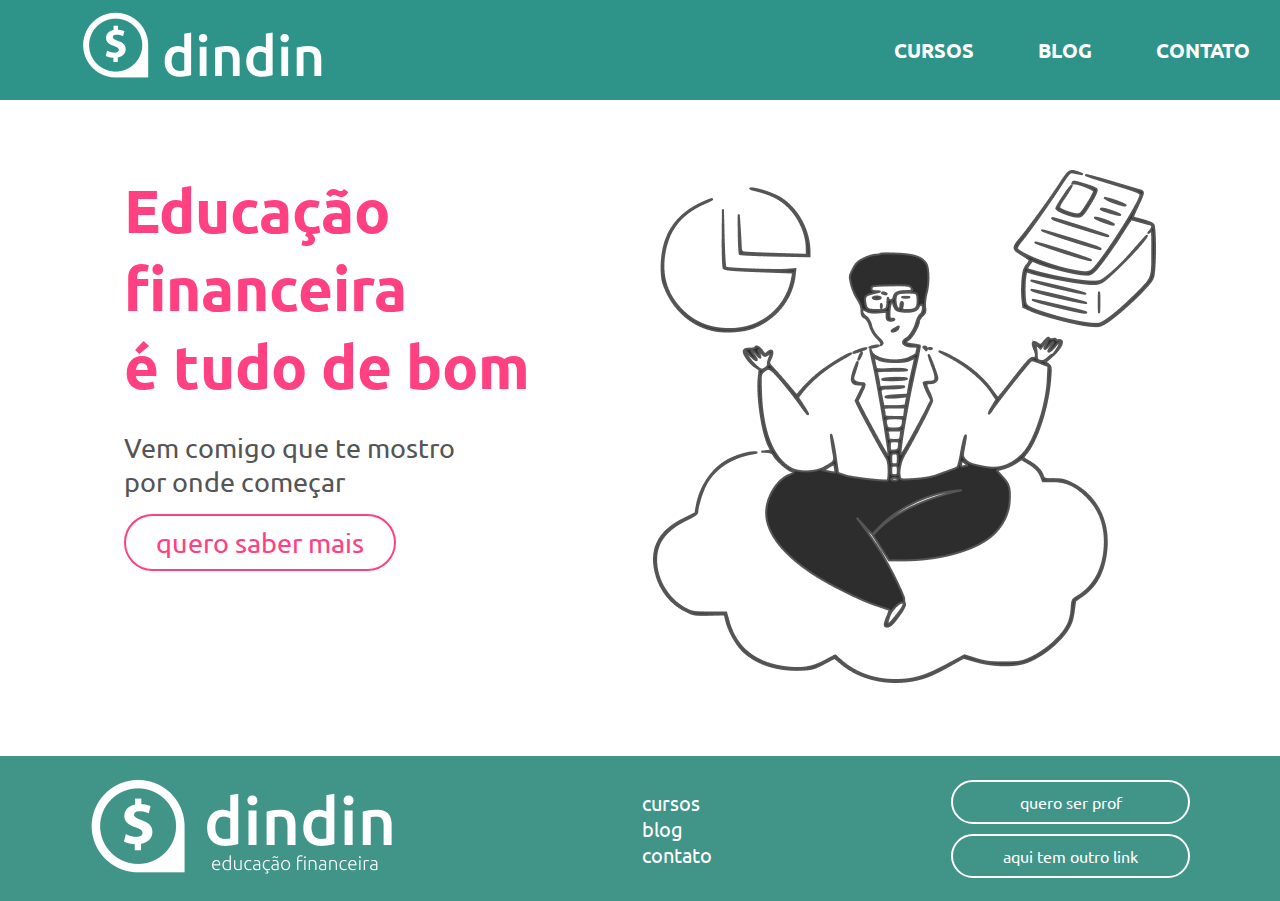
==== index.html @ ffd97a90 "Primeira section do início" ====
<!DOCTYPE html>
<html lang="pt-br">

<head>
    <meta charset="UTF-8">
    <meta http-equiv="X-UA-Compatible" content="IE=edge">
    <meta name="viewport" content="width=device-width, initial-scale=1.0">
    <link rel="stylesheet" href="./styles/global.css" class="css">
    <title>Dindin</title>
</head>

<body>
    <header>
        <div id="header-container">
            <div class="container-logo">

                <img class="logo" src="./imagens/logo-header.png" alt="Logo do site Dindin">
            </div>
            <nav>
                <ul class="menu">
                    <li class="menu-item">
                        <a class="menu-item-link" href="cursos.html" target="_blank">CURSOS</a>
                    </li>
                    <li class="menu-item">
                        <a class="menu-item-link" href="blog.html" target="_blank">BLOG</a>
                    </li>
                    <li class="menu-item">
                        <a class="menu-item-link" href="contato.html" target="_blank">CONTATO</a>
                    </li>
                </ul>
            </nav>
        </div>
    </header>

    <main id="home">
        <section id="primeira-section-inicio">
            <div>
                <h1 id="edfin">Educação <br>financeira <br> é tudo de bom</h1>
                <p id="p-section1">Vem comigo que te mostro <br> por onde começar</p>
                <a id="botao-primeira-section" href="cursos.html" target="_blank">quero saber mais</a>
            </div>
            <div>
                <img id="imagem1-inicio" src="./imagens/ilustra-banner.png" alt="Pessoa controlando as finanças">
            </div>
        </section>

    </main>










    <footer>
        <div id="footer-container">
            <div id="logo-rodape">
                <img src="./imagens/logo-footer.png" alt="Logo rodapé Dindin">
            </div>

            <div id="opcoes-rodape">
                <a class="menu-rodape" href="cursos.html" target="_blank">cursos</a>
                <a class="menu-rodape" href="blog.html" target="_blank">blog</a>
                <a class="menu-rodape" href="contato.html" target="_blank">contato</a>
            </div>
            <div id="rodape-link-botao">
                <a class="link-botao" href="contato.html" target="_blank">quero ser prof</a>
                <a class="link-botao" href="" target="_blank">aqui tem outro link</a>
            </div>
        </div>
    </footer>


</body>

</html>
---- styles/global.css ----
@import url('https://fonts.googleapis.com/css2?family=Ubuntu:wght@300;400;500;700&display=swap');

body {
    margin: 0;
}

* {
    font-family: "Ubuntu";
}

/* cabeçalho */
header {
    background-color: #2E948A;
}

#header-container {
    display: flex;
    align-items: center;
    justify-content: space-between;
    max-width: 1440px;
    margin: 0 auto;
    padding: 10px 0;

}


.container-logo {
    text-align: left;

}

.menu {
    margin: 0;
    padding: 0;

}


.logo {
    padding-left: 82px;
}

.menu-item {
    display: inline;
}

.menu-item-link {
    color: #fff;
    font-weight: bold;
    font-size: 20px;
    text-decoration: none;
    margin: 10px 30px;
    font-family: "Ubuntu";
    font-style: normal;
}


/* primeira section inicio */

#primeira-section-inicio {
    display: flex;
    max-width: 1440px;
    justify-content: space-evenly;
    padding: 70px 0;


}

#edfin {
    color:#FF4081;
    font-weight: bold;
    font-size: 60px;
    margin: 0;

}

#p-section1 {
    color: #555555;
    font-size: 27px;

}

#botao-primeira-section {
    text-decoration: none;
    color: #FF4081;
    font-size: 27px;
    border: 2px solid #FF4081;
    box-sizing: border-box;
    border-radius: 62px;
    text-align: center;
    padding: 10px 30px;

}





/* rodapé */
footer {
    background-color: #419488;
    display: block;

}

#footer-container {
    padding: 20px 90px;
    display: flex;
    justify-content: space-between;
    align-items: center;

}

#opcoes-rodape {
    display: flex;
    flex-direction: column;
    justify-content: center;

}

.menu-rodape {
    font-weight: normal;
    font-size: 20px;
    color: #fff;
    text-decoration: none;
}

#rodape-link-botao {
    display: flex;
    flex-direction: column;
    gap: 10px;

}

.link-botao {
    text-decoration: none;
    color: #fff;
    border: 2px solid #fff;
    box-sizing: border-box;
    border-radius: 62px;
    padding: 10px 50px;
    text-align: center;
}
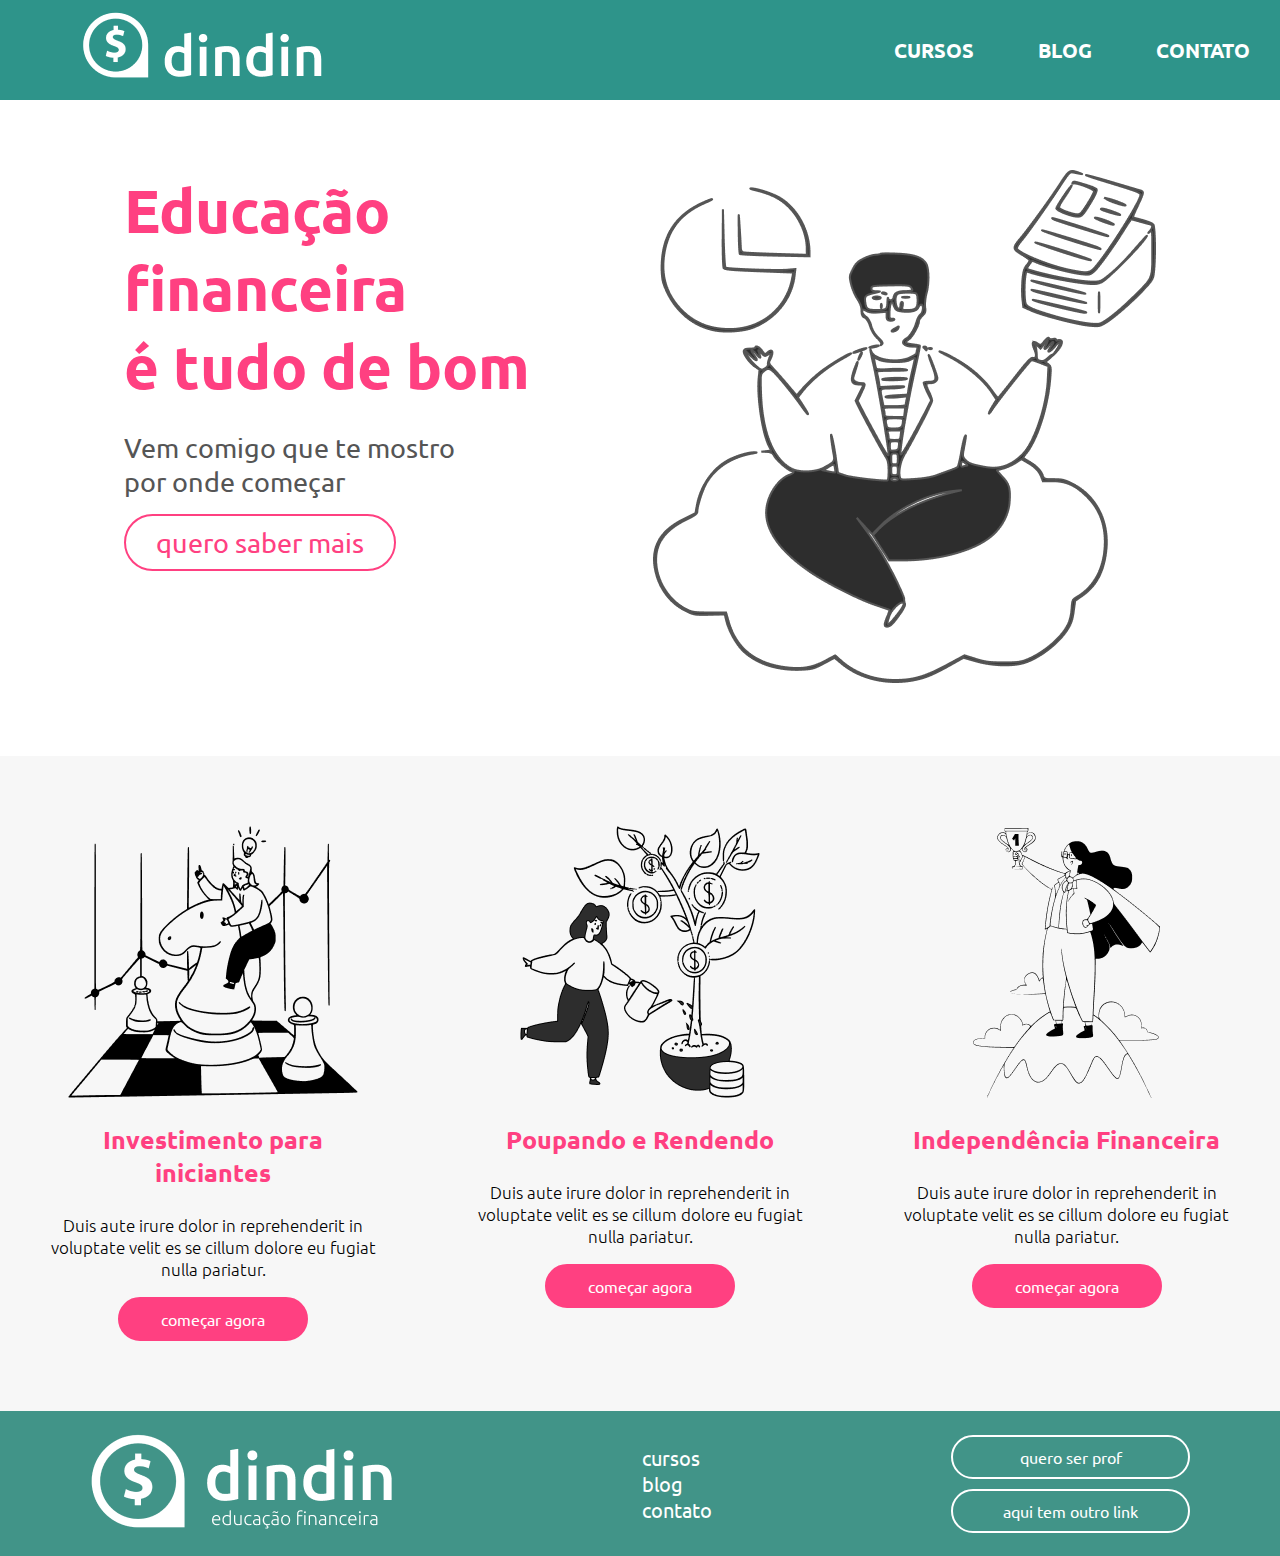
==== commit 3cf97bfa: "Segunda section do inicio" ====
--- a/index.html
+++ b/index.html
@@ -44,6 +44,34 @@
             </div>
         </section>
 
+        <section id="segunda-section-inicio">
+            <div class="segunda-section-item">
+                <img id="imagem2-inicio" src="./imagens/ilustra-poupando.png" alt="Tabuleiro de xadrez">
+                <h3 class="titulos-section2">Investimento para iniciantes</h3>
+                <p class="p-section2"> Duis aute irure dolor in reprehenderit in voluptate velit es se cillum dolore eu
+                    fugiat nulla pariatur.</p>
+                <a class="botao-segunda-section" href="curso-inv-inic.html" target="_blank">começar agora</a>
+            </div>
+            <div class="segunda-section-item">
+                <img id="imagem3-inicio" src="./imagens/ilustra-investimento.png" alt="Mulher cultivando dinheiro">
+                <h3 class="titulos-section2">Poupando e Rendendo</h3>
+                <p class="p-section2">Duis aute irure dolor in reprehenderit in voluptate velit es se cillum dolore eu
+                    fugiat nulla pariatur.</p>
+                <a class="botao-segunda-section" href="cursos.html" target="_blank">começar agora</a>
+            </div>
+            <div class="segunda-section-item">
+                <img id="imagem4-inicio" src="./imagens/ilustra-independencia.png" alt="Mulher segurando troféu">
+                <h3 class="titulos-section2">Independência Financeira</h3>
+                <p class="p-section2">Duis aute irure dolor in reprehenderit in voluptate velit es se cillum dolore eu
+                    fugiat nulla pariatur.</p>
+                <a class="botao-segunda-section" href="cursos.html" target="_blank">começar agora</a>
+            </div>
+
+        </section>
+
+
+
+
     </main>
 
 
--- a/styles/global.css
+++ b/styles/global.css
@@ -92,8 +92,56 @@
 
 }
 
+/* segunda section inicio */
 
+#segunda-section-inicio {
+    background-color: #F7F7F7;
+    display:flex;
+    max-width: 1440px;
+    padding: 70px 0;
+    justify-content: space-around;
+    align-items: baseline;
 
+}
+
+.segunda-section-item {
+    padding: 0 50px;
+}
+
+.segunda-section-item > img {
+    margin: 0 auto;
+    display: block;
+}
+
+.titulos-section2 {
+    color: #FF4081;
+    text-align: center;
+    font-size: 25px;
+    font-weight: bold;
+}
+
+.p-section2 {
+    color:#000000;
+    text-align: center;
+    font-size: 17px;
+    font-weight: 300;
+
+}
+
+.botao-segunda-section {
+    text-decoration: none;
+    text-align: center;
+    color: #fff;
+    border: 2px solid #FF4081;
+    background-color: #FF4081;
+    box-sizing: border-box;
+    border-radius: 62px;
+    padding: 10px 10px;
+    display: block;
+    margin: 0 auto;
+    width: 190px;
+
+}
 
 
 /* rodapé */
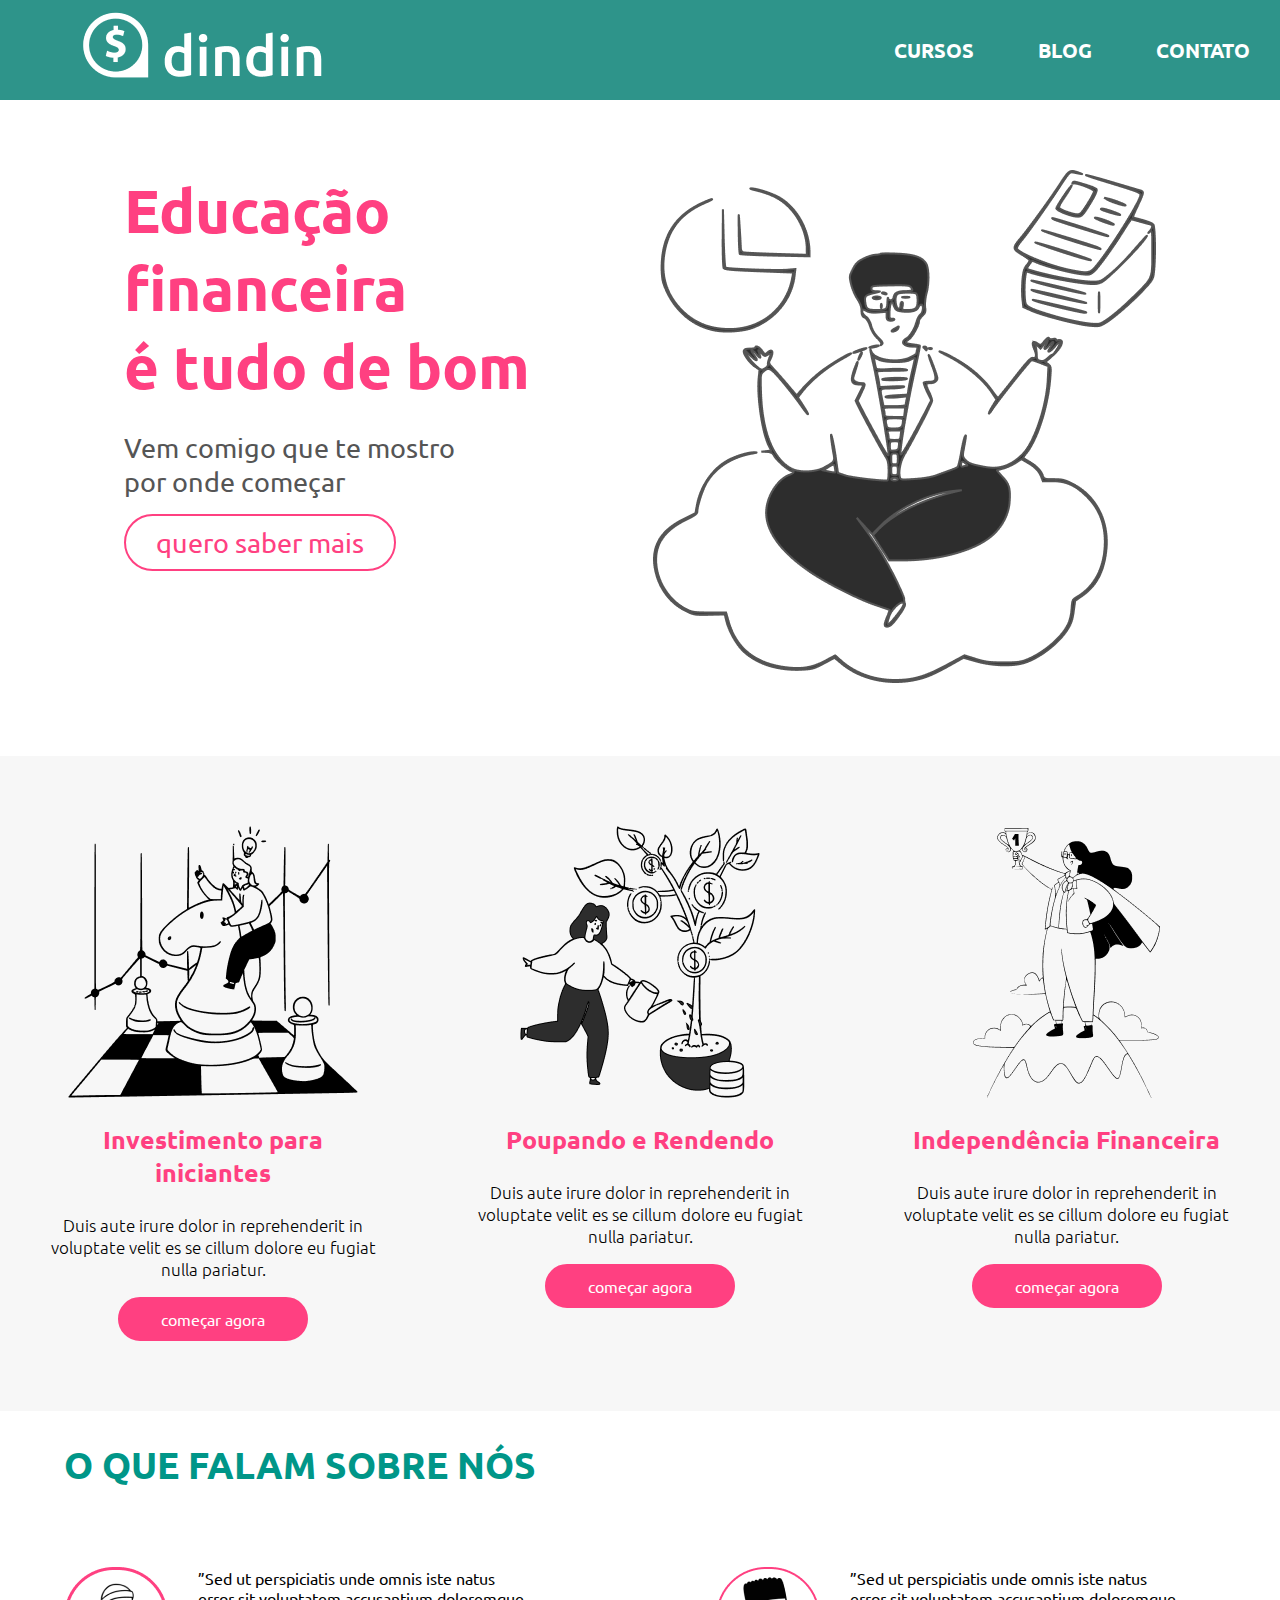
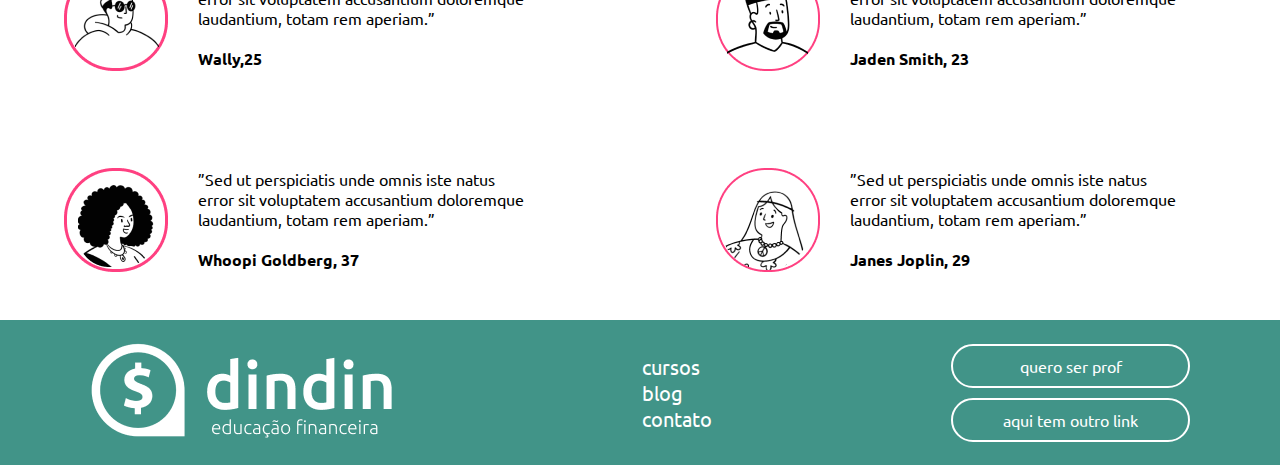
==== commit cbd481ab: "Terceira section inicio" ====
--- a/index.html
+++ b/index.html
@@ -45,26 +45,71 @@
         </section>
 
         <section id="segunda-section-inicio">
-            <div class="segunda-section-item">
-                <img id="imagem2-inicio" src="./imagens/ilustra-poupando.png" alt="Tabuleiro de xadrez">
-                <h3 class="titulos-section2">Investimento para iniciantes</h3>
-                <p class="p-section2"> Duis aute irure dolor in reprehenderit in voluptate velit es se cillum dolore eu
-                    fugiat nulla pariatur.</p>
-                <a class="botao-segunda-section" href="curso-inv-inic.html" target="_blank">começar agora</a>
+            <div class="container-section">
+                <div class="segunda-section-item">
+                    <img id="imagem2-inicio" src="./imagens/ilustra-poupando.png" alt="Tabuleiro de xadrez">
+                    <h3 class="titulos-section2">Investimento para iniciantes</h3>
+                    <p class="p-section2"> Duis aute irure dolor in reprehenderit in voluptate velit es se cillum dolore
+                        eu
+                        fugiat nulla pariatur.</p>
+                    <a class="botao-segunda-section" href="curso-inv-inic.html" target="_blank">começar agora</a>
+                </div>
+                <div class="segunda-section-item">
+                    <img id="imagem3-inicio" src="./imagens/ilustra-investimento.png" alt="Mulher cultivando dinheiro">
+                    <h3 class="titulos-section2">Poupando e Rendendo</h3>
+                    <p class="p-section2">Duis aute irure dolor in reprehenderit in voluptate velit es se cillum dolore
+                        eu
+                        fugiat nulla pariatur.</p>
+                    <a class="botao-segunda-section" href="cursos.html" target="_blank">começar agora</a>
+                </div>
+                <div class="segunda-section-item">
+                    <img id="imagem4-inicio" src="./imagens/ilustra-independencia.png" alt="Mulher segurando troféu">
+                    <h3 class="titulos-section2">Independência Financeira</h3>
+                    <p class="p-section2">Duis aute irure dolor in reprehenderit in voluptate velit es se cillum dolore
+                        eu
+                        fugiat nulla pariatur.</p>
+                    <a class="botao-segunda-section" href="cursos.html" target="_blank">começar agora</a>
+                </div>
             </div>
-            <div class="segunda-section-item">
-                <img id="imagem3-inicio" src="./imagens/ilustra-investimento.png" alt="Mulher cultivando dinheiro">
-                <h3 class="titulos-section2">Poupando e Rendendo</h3>
-                <p class="p-section2">Duis aute irure dolor in reprehenderit in voluptate velit es se cillum dolore eu
-                    fugiat nulla pariatur.</p>
-                <a class="botao-segunda-section" href="cursos.html" target="_blank">começar agora</a>
-            </div>
-            <div class="segunda-section-item">
-                <img id="imagem4-inicio" src="./imagens/ilustra-independencia.png" alt="Mulher segurando troféu">
-                <h3 class="titulos-section2">Independência Financeira</h3>
-                <p class="p-section2">Duis aute irure dolor in reprehenderit in voluptate velit es se cillum dolore eu
-                    fugiat nulla pariatur.</p>
-                <a class="botao-segunda-section" href="cursos.html" target="_blank">começar agora</a>
+
+        </section>
+
+        <section id="terceira-section-inicio">
+            <h2 class="titulos-section3">O QUE FALAM SOBRE NÓS</h2>
+            <div class="terceira-section-item">
+                <div class="depoimentos">
+                    <img id="imagem5-inicio" src="./imagens/icon-wally.png" alt="Wally Depoimento">
+                    <p class="p-section3">”Sed ut perspiciatis unde omnis iste natus error sit voluptatem accusantium
+                        doloremque laudantium, totam rem aperiam.”
+                    <br> 
+                    <br>
+                    <b>Wally,25</b></p>
+                </div>
+                <div class="depoimentos">
+                    <img id="imagem6-inicio" src="./imagens/icon-jaden.png" alt="Jaden Depoimento">
+                    <p class="p-section3">”Sed ut perspiciatis unde omnis iste natus error sit voluptatem accusantium
+                        doloremque laudantium, totam rem aperiam.”
+                    <br>
+                    <br>
+                    <b>Jaden Smith, 23</b></p>
+                </div>
+                <div class="depoimentos">
+                    <img id="imagem7-inicio" src="./imagens/icon-whoopi.png" alt="Whoopi Depoimento">
+                    <p class="p-section3">”Sed ut perspiciatis unde omnis iste natus error sit voluptatem accusantium
+                        doloremque laudantium, totam rem aperiam.”
+                    <br>
+                    <br>
+                    <b>Whoopi Goldberg, 37</b></p>
+                </div>
+                <div class="depoimentos">
+                    <img id="imagem8-inicio" src="./imagens/icon-jane.png" alt="Janes Depoimento">
+                    <p class="p-section3">”Sed ut perspiciatis unde omnis iste natus error sit voluptatem accusantium
+                        doloremque laudantium, totam rem aperiam.”
+                    <br>
+                    <br>
+                    <b>Janes Joplin, 29</b></p>
+                </div>
+
             </div>
 
         </section>
--- a/styles/global.css
+++ b/styles/global.css
@@ -62,6 +62,7 @@
     max-width: 1440px;
     justify-content: space-evenly;
     padding: 70px 0;
+    margin: 0 auto;
 
 
 }
@@ -96,12 +97,16 @@
 
 #segunda-section-inicio {
     background-color: #F7F7F7;
+    
+}
+
+.container-section {
     display:flex;
     max-width: 1440px;
     padding: 70px 0;
     justify-content: space-around;
     align-items: baseline;
-
+    margin: 0 auto;
 }
 
 .segunda-section-item {
@@ -143,6 +148,46 @@
 
 }
 
+/* terceira section inicio */
+
+#terceira-section-inicio {
+    align-items: center;
+}
+
+
+.titulos-section3 {
+    color: #009688;
+    font-size: 37px;
+    margin-left: 5%;
+}
+
+.terceira-section-item {
+    display: flex;
+    max-width: 1440px;
+    flex-wrap: wrap;
+    justify-content: space-between;
+    margin: 0 5%;
+
+}
+.depoimentos {
+    display: flex;
+    width: 500px;
+    text-align: left;
+    align-items: center;
+    margin: 20px 0;
+}
+
+.p-section3 {
+    width: 363px;
+    margin: auto;
+    padding: 30px;
+}
+
+
+
+
+
+
 
 /* rodapé */
 footer {
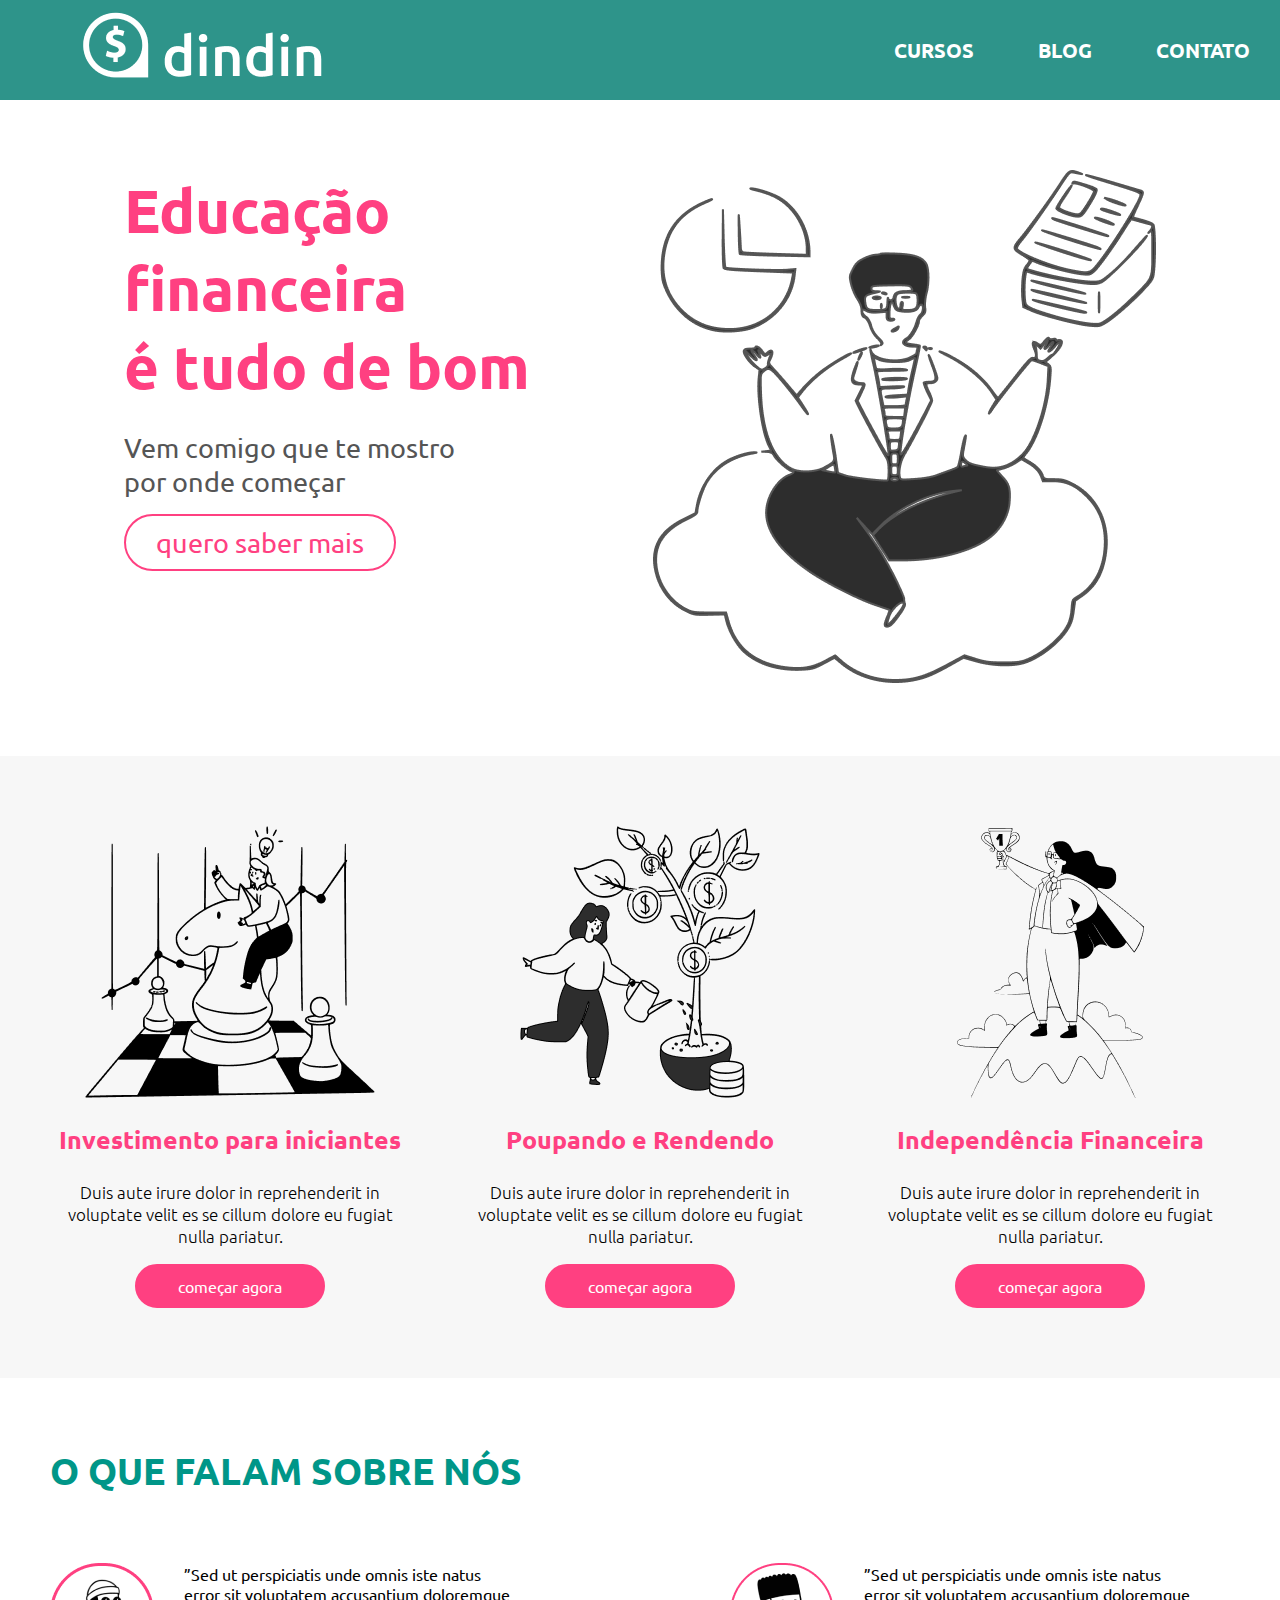
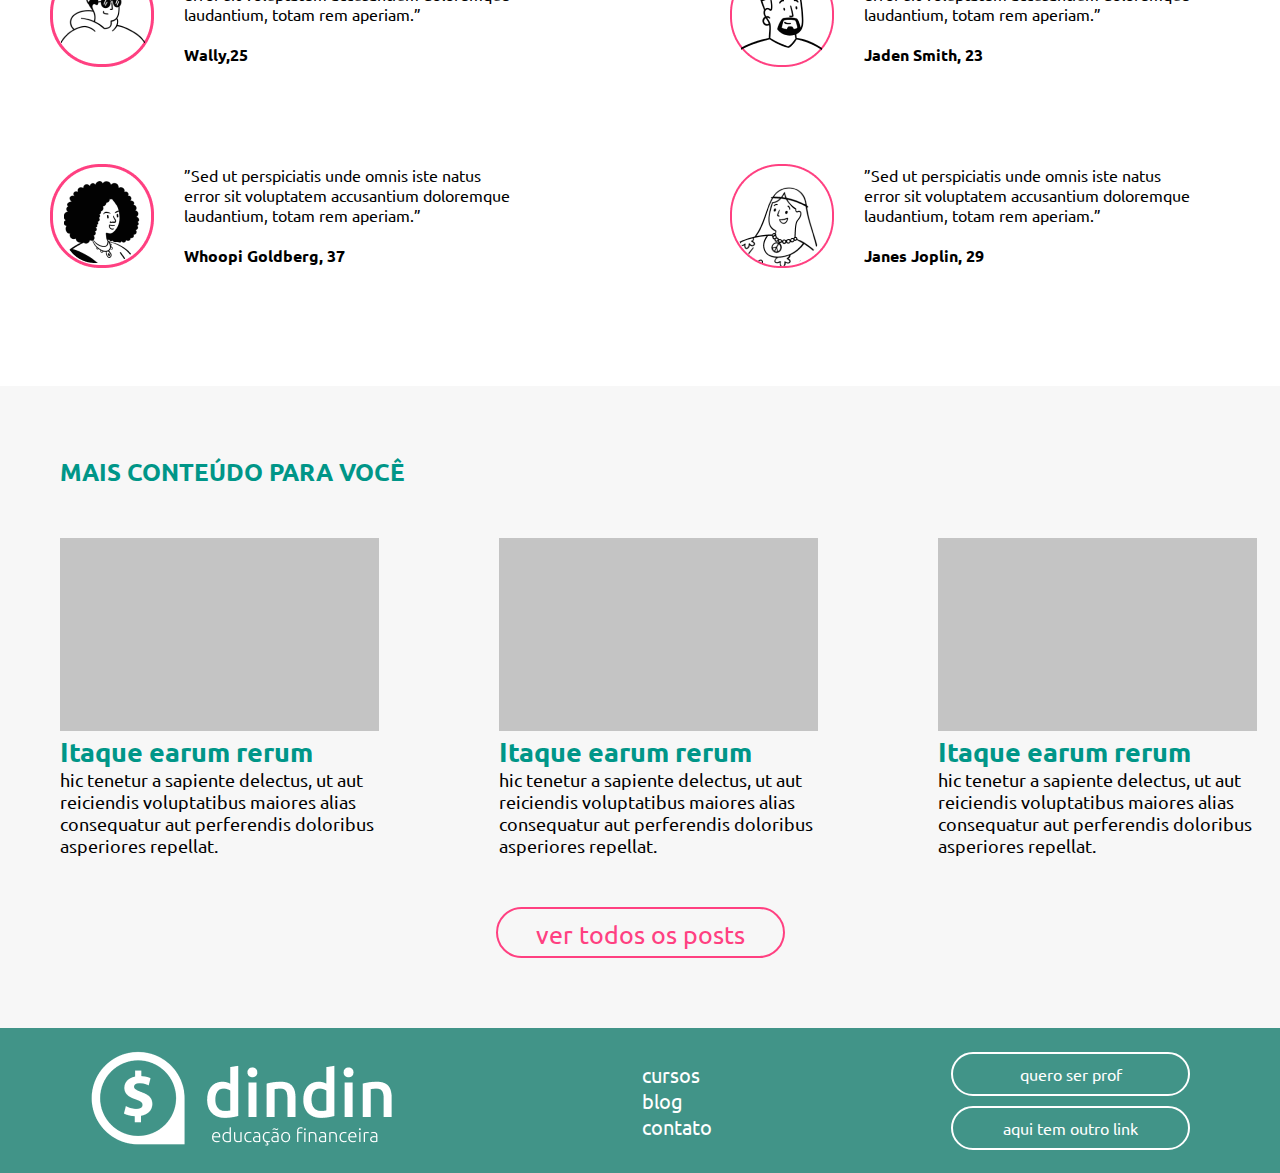
==== commit 7e9aeec0: "Quarta section inicio e ajustes botoes" ====
--- a/index.html
+++ b/index.html
@@ -76,41 +76,68 @@
 
         <section id="terceira-section-inicio">
             <h2 class="titulos-section3">O QUE FALAM SOBRE NÓS</h2>
-            <div class="terceira-section-item">
+            <div class="terceira-section-container">
                 <div class="depoimentos">
                     <img id="imagem5-inicio" src="./imagens/icon-wally.png" alt="Wally Depoimento">
                     <p class="p-section3">”Sed ut perspiciatis unde omnis iste natus error sit voluptatem accusantium
                         doloremque laudantium, totam rem aperiam.”
-                    <br> 
-                    <br>
-                    <b>Wally,25</b></p>
+                        <br>
+                        <br>
+                        <b>Wally,25</b></p>
                 </div>
                 <div class="depoimentos">
                     <img id="imagem6-inicio" src="./imagens/icon-jaden.png" alt="Jaden Depoimento">
                     <p class="p-section3">”Sed ut perspiciatis unde omnis iste natus error sit voluptatem accusantium
                         doloremque laudantium, totam rem aperiam.”
-                    <br>
-                    <br>
-                    <b>Jaden Smith, 23</b></p>
+                        <br>
+                        <br>
+                        <b>Jaden Smith, 23</b></p>
                 </div>
                 <div class="depoimentos">
                     <img id="imagem7-inicio" src="./imagens/icon-whoopi.png" alt="Whoopi Depoimento">
                     <p class="p-section3">”Sed ut perspiciatis unde omnis iste natus error sit voluptatem accusantium
                         doloremque laudantium, totam rem aperiam.”
-                    <br>
-                    <br>
-                    <b>Whoopi Goldberg, 37</b></p>
+                        <br>
+                        <br>
+                        <b>Whoopi Goldberg, 37</b></p>
                 </div>
                 <div class="depoimentos">
                     <img id="imagem8-inicio" src="./imagens/icon-jane.png" alt="Janes Depoimento">
                     <p class="p-section3">”Sed ut perspiciatis unde omnis iste natus error sit voluptatem accusantium
                         doloremque laudantium, totam rem aperiam.”
-                    <br>
-                    <br>
-                    <b>Janes Joplin, 29</b></p>
+                        <br>
+                        <br>
+                        <b>Janes Joplin, 29</b></p>
                 </div>
 
             </div>
+        </section>
+
+        <section id="quarta-section-inicio">
+            <h2 class="titulo-section4">MAIS CONTEÚDO PARA VOCÊ</h2>
+            <div class="container-section4">
+                <div class="quarta-section-item">
+                    <img id="imagem9-inicio" src="./imagens/Rectangle 17.png" alt="Retângulo cinza">
+                    <h3 class="titulos-section4">Itaque earum rerum</h3>
+                    <p class="p-section4"> hic tenetur a sapiente delectus, ut aut reiciendis voluptatibus maiores alias
+                        consequatur aut perferendis doloribus asperiores repellat.</p>
+                </div>
+                <div class="quarta-section-item">
+                    <img id="imagem9-inicio" src="./imagens/Rectangle 17.png" alt="Retângulo cinza">
+                    <h3 class="titulos-section4">Itaque earum rerum</h3>
+                    <p class="p-section4"> hic tenetur a sapiente delectus, ut aut reiciendis voluptatibus maiores alias
+                        consequatur aut perferendis doloribus asperiores repellat.</p>
+                </div>
+                <div class="quarta-section-item">
+                    <img id="imagem9-inicio" src="./imagens/Rectangle 17.png" alt="Retângulo cinza">
+                    <h3 class="titulos-section4">Itaque earum rerum</h3>
+                    <p class="p-section4"> hic tenetur a sapiente delectus, ut aut reiciendis voluptatibus maiores alias
+                        consequatur aut perferendis doloribus asperiores repellat.</p>
+                </div>
+            </div>
+            <a class="botao-quarta-section" href="blog.html" target="_blank">ver todos os posts</a>
+
+
 
         </section>
 
--- a/styles/global.css
+++ b/styles/global.css
@@ -54,6 +54,9 @@
     font-style: normal;
 }
 
+.menu-item-link:hover {
+    text-decoration: underline;
+}
 
 /* primeira section inicio */
 
@@ -93,25 +96,32 @@
 
 }
 
+#botao-primeira-section:hover {
+    background-color:  #FF4081;
+    color:#fff;
+    transition: all 0.5s ease-out;
+
+}
+
 /* segunda section inicio */
 
 #segunda-section-inicio {
     background-color: #F7F7F7;
+    padding: 70px 0;
     
 }
 
 .container-section {
     display:flex;
     max-width: 1440px;
-    padding: 70px 0;
+    padding: 0 50px;
     justify-content: space-around;
     align-items: baseline;
     margin: 0 auto;
-}
-
-.segunda-section-item {
-    padding: 0 50px;
-}
+    column-gap: 50px;
+}
+
+
 
 .segunda-section-item > img {
     margin: 0 auto;
@@ -148,25 +158,37 @@
 
 }
 
+.botao-segunda-section:hover {
+    background-color:#009688;
+    border-color: #009688;
+    transition: all 0.5s ease-out;
+}
+
 /* terceira section inicio */
 
 #terceira-section-inicio {
     align-items: center;
+    padding: 70px 0;
 }
 
 
 .titulos-section3 {
     color: #009688;
     font-size: 37px;
-    margin-left: 5%;
-}
-
-.terceira-section-item {
-    display: flex;
+    margin: 0 auto;
+    max-width: 1440px;
+    padding: 0 50px;
+}
+
+.terceira-section-container {
+    display: flex;
+    align-items: center;
     max-width: 1440px;
     flex-wrap: wrap;
     justify-content: space-between;
-    margin: 0 5%;
+    margin: 0 auto;
+    margin-top: 20px;
+    padding: 0 50px;
 
 }
 .depoimentos {
@@ -183,9 +205,78 @@
     padding: 30px;
 }
 
-
-
-
+/* quarta section inicio */
+
+#quarta-section-inicio {
+    background-color:  #F7F7F7 ;
+    padding: 70px 0;
+}
+
+.container-section4 {
+    display:flex;
+    max-width: 1440px;
+    padding: 50px 0;
+    justify-content: space-around;
+    align-items: baseline;
+    margin: 0 auto;
+}
+
+.quarta-section-item {
+    padding: 0 60px;
+}
+
+.titulo-section4 {
+    color: #009688;
+    text-align:left;
+    padding: 0 60px;
+    font-weight: bold;
+    margin: 0 auto;
+    max-width: 1440px;
+
+}
+
+
+.quarta-section-item > img {
+    margin: 0 auto;
+
+}
+
+.titulos-section4 {
+    color: #009688;
+    font-weight: bold;
+    font-size: 27px;
+    margin: 0 auto;
+}
+
+.p-section4 {
+    color:#000000;
+    font-size: 18px;
+    font-weight: 400;
+    margin: 0 auto;
+}
+
+
+.botao-quarta-section {
+    color: #FF4081;
+    font-size: 25px;
+    text-decoration: none;
+    border: 2px solid #FF4081;
+    box-sizing: border-box;
+    display: block;
+    margin: 0 auto;
+    width: 289px;
+    height: 51px;
+    border-radius: 62px;
+    text-align: center;
+    padding: 10px 10px;
+
+}
+
+.botao-quarta-section:hover {
+    background-color: #FF4081;
+    color:#fff;
+    transition: all 0.5s ease-out;
+}
 
 
 
@@ -211,11 +302,16 @@
 
 }
 
+
 .menu-rodape {
     font-weight: normal;
     font-size: 20px;
     color: #fff;
     text-decoration: none;
+}
+
+.menu-rodape:hover {
+    text-decoration: underline;
 }
 
 #rodape-link-botao {
@@ -233,4 +329,9 @@
     border-radius: 62px;
     padding: 10px 50px;
     text-align: center;
+}
+
+.link-botao:hover{
+    color:#009688;
+    background-color: #F7F7F7;
 }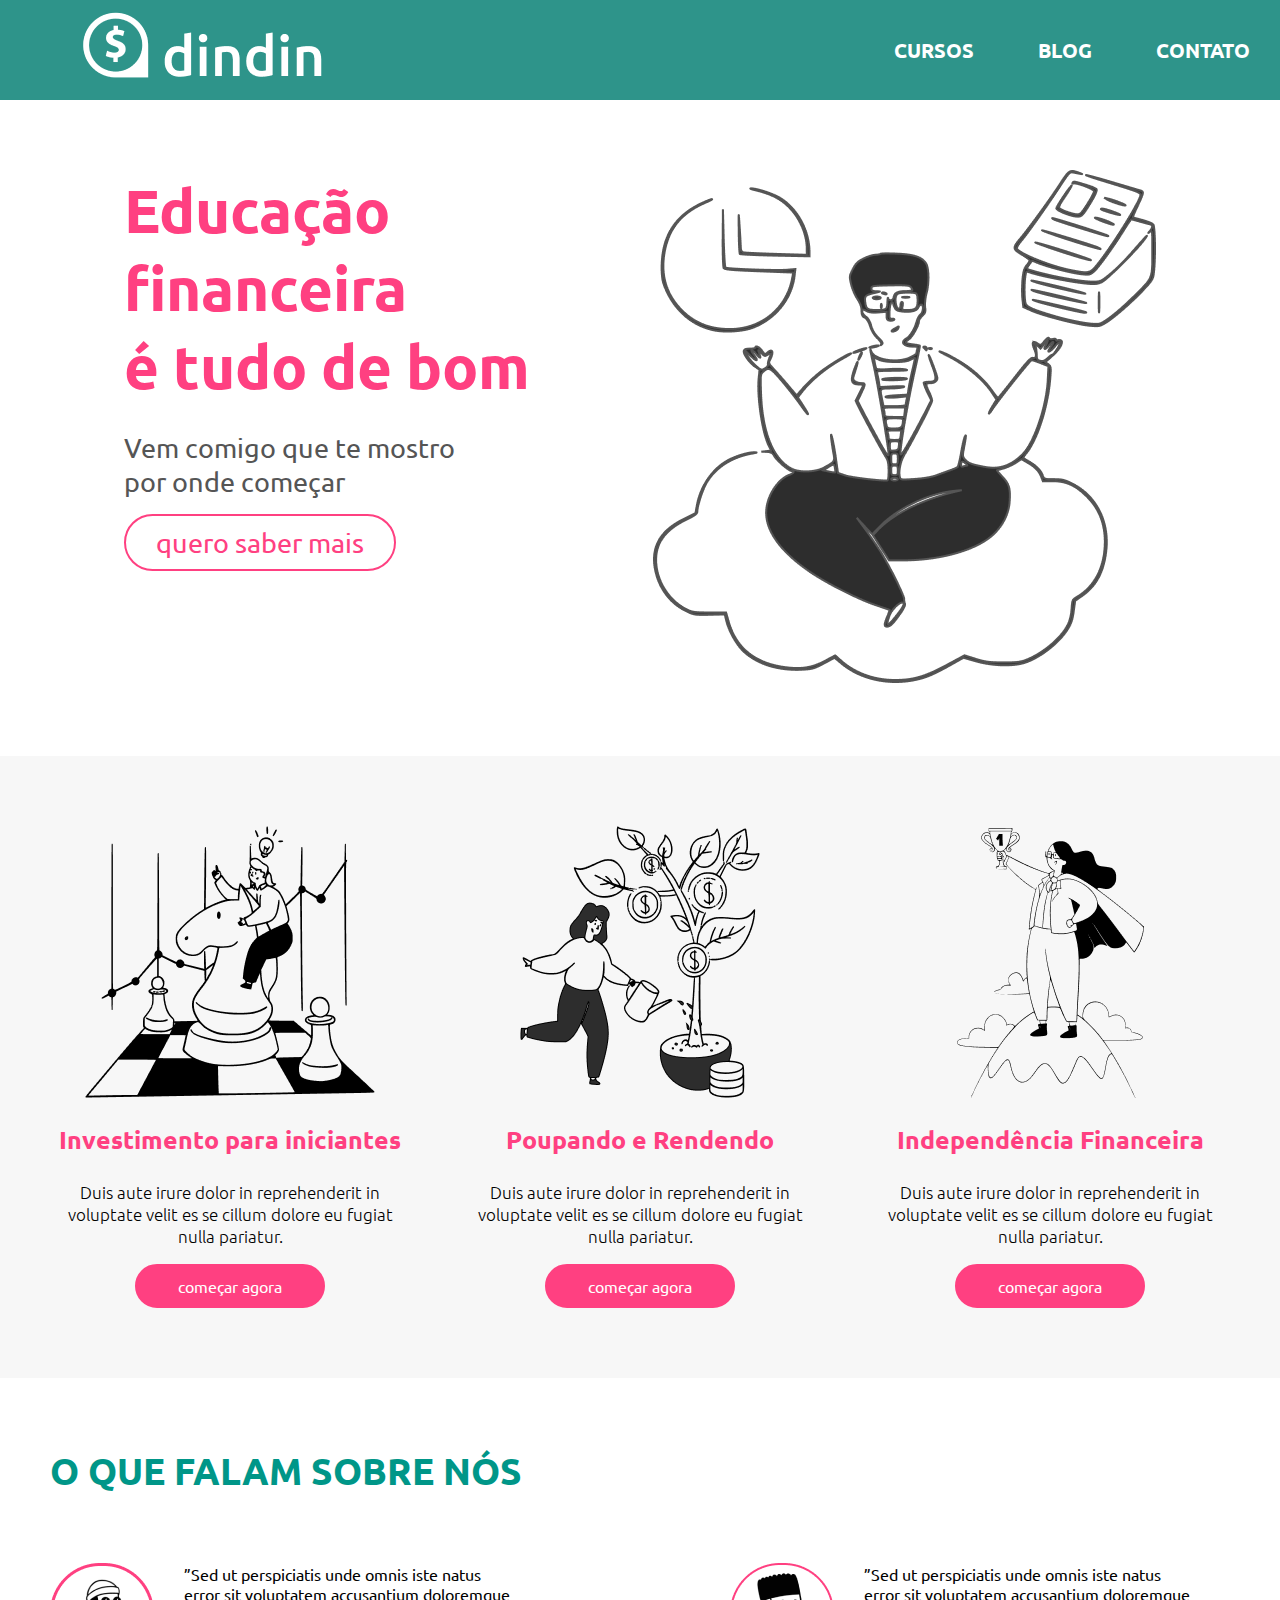
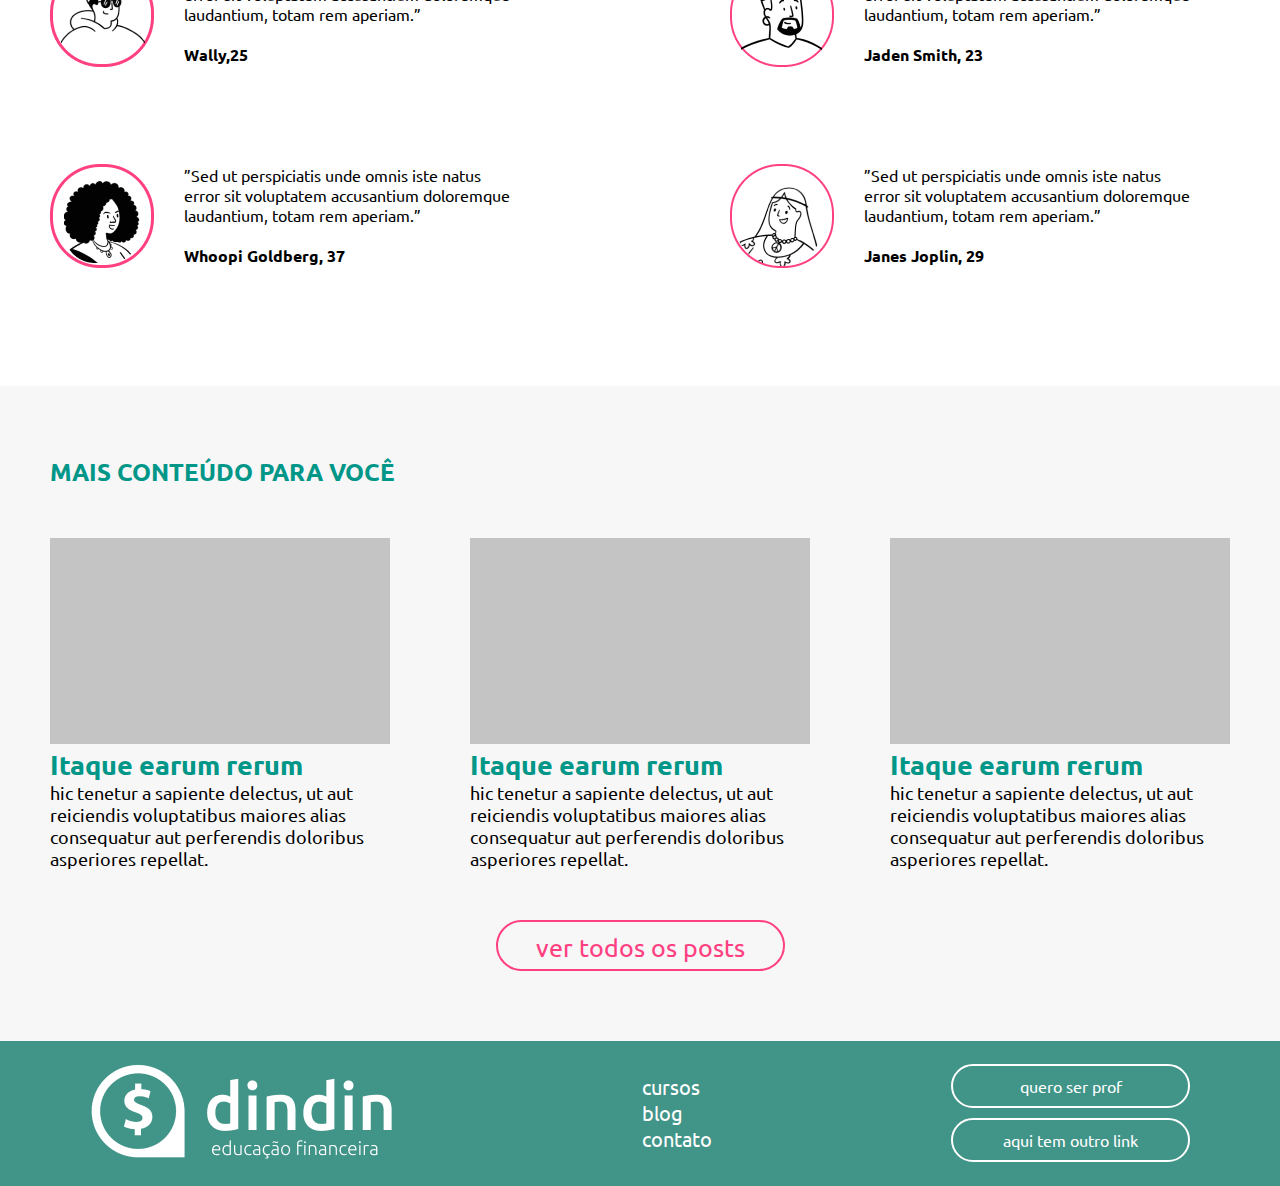
==== commit 88ff4a2c: "Página do curso Investimento para iniciantes" ====
--- a/index.html
+++ b/index.html
@@ -148,13 +148,6 @@
 
 
 
-
-
-
-
-
-
-
     <footer>
         <div id="footer-container">
             <div id="logo-rodape">
--- a/styles/global.css
+++ b/styles/global.css
@@ -215,20 +215,18 @@
 .container-section4 {
     display:flex;
     max-width: 1440px;
-    padding: 50px 0;
-    justify-content: space-around;
+    padding: 50px 50px;
+    justify-content: space-between;
     align-items: baseline;
     margin: 0 auto;
-}
-
-.quarta-section-item {
-    padding: 0 60px;
-}
+    column-gap: 80px;
+}
+
 
 .titulo-section4 {
     color: #009688;
     text-align:left;
-    padding: 0 60px;
+    padding: 0 50px;
     font-weight: bold;
     margin: 0 auto;
     max-width: 1440px;
@@ -238,6 +236,7 @@
 
 .quarta-section-item > img {
     margin: 0 auto;
+    width: 100%;
 
 }
 
@@ -277,6 +276,168 @@
     color:#fff;
     transition: all 0.5s ease-out;
 }
+
+
+/* página lista de cursos */
+
+.section-cursos{
+    margin: 0 auto;
+    max-width: 1440px;
+}
+.titulo-cursos {
+    padding: 10px 50px;
+    margin:auto;
+    max-width: 1440px;
+}
+.container-cursos {
+    display: flex;
+    text-align: justify;
+    padding: 50px 50px;
+    gap: 30px;
+    margin-bottom: 30px;
+}
+
+.cursos-banner {
+    display: block;
+    margin: 0;
+}
+
+.cursos-banner-texto {
+    display: block;
+    padding: 30px 50px 30px 30px;
+
+}
+
+.linha {
+    max-width: 1244px;
+    height: 5px;
+    background-color: #C4C4C4;
+    width: 100%;
+    display:block;
+    margin: 0 auto;
+}
+
+#titulo-pagina-cursos {
+    color:#FF4081;
+    font-size: 60px;
+    font-weight:bold;
+    margin-bottom: 0;
+}
+
+#subtitulo-pagina-cursos {
+    color: #555555;
+    font-size: 20px;
+
+}
+
+.titulo-lista-cursos {
+    color: #FF4081;
+    font-size: 35px;
+    font-weight: bold;
+}
+
+.texto-lista-cursos {
+    color: #000000;
+    font-size: 18px;
+
+}
+
+.botao-pagina-cursos {
+    text-decoration: none;
+    border:2px solid #2E948A;
+    background-color: #2E948A;
+    color:#fff;
+    box-sizing: border-box;
+    border-radius: 62px;
+    width: 233px;
+    height: 51px;
+    padding: 10px 20px;
+    text-align: center;
+    font-size: 20px;
+    margin-top: 20px;
+    display: block;
+
+}
+
+.botao-pagina-cursos:hover{
+    background-color:#F7F7F7;
+    color:#2E948A;
+    border-color: #2E948A;
+    transition: all 0.5s ease-out;
+
+}
+
+/* página curso de investimento para iniciantes */
+
+
+.primeira-section-inv {
+    margin: 0 auto;
+    max-width: 1440px;
+}
+
+.container-lista {
+    display: flex;
+    align-items: center;
+    justify-content: center;
+    padding: 30px 120px;
+
+}
+
+.textos-section-inv {
+    width: 50%;
+}
+
+.imagem-section-inv {
+    width: 50%;
+    display: flex;
+    align-items: center;
+    justify-content: center;
+
+}
+
+.titulo-inv {
+    color: #FF4081;
+    font-size: 55px;
+    font-weight: bold;
+}
+
+.texto-lista-cursos {
+    font-size: 20px;
+    font-weight: 300;
+    color:#000000;
+
+
+}
+
+.segunda-section-inv{
+    margin: 0 auto;
+    max-width: 1440px;
+    background-color: #F6F6F6;
+}
+
+.container-videos {
+        display: flex;
+        text-align: justify;
+        padding: 30px 120px;
+        gap: 30px;
+
+}
+
+.titulo-curso-inv {
+    margin-top: 0;
+    color: #FF4081;
+    font-size: 35px;
+    font-weight: bold;
+
+}
+
+.textos-curso-inv {
+    padding: 0 50px 0 20px;
+    color:#000000;
+    font-size: 20px;
+    font-weight: 300;
+}
+
 
 
 
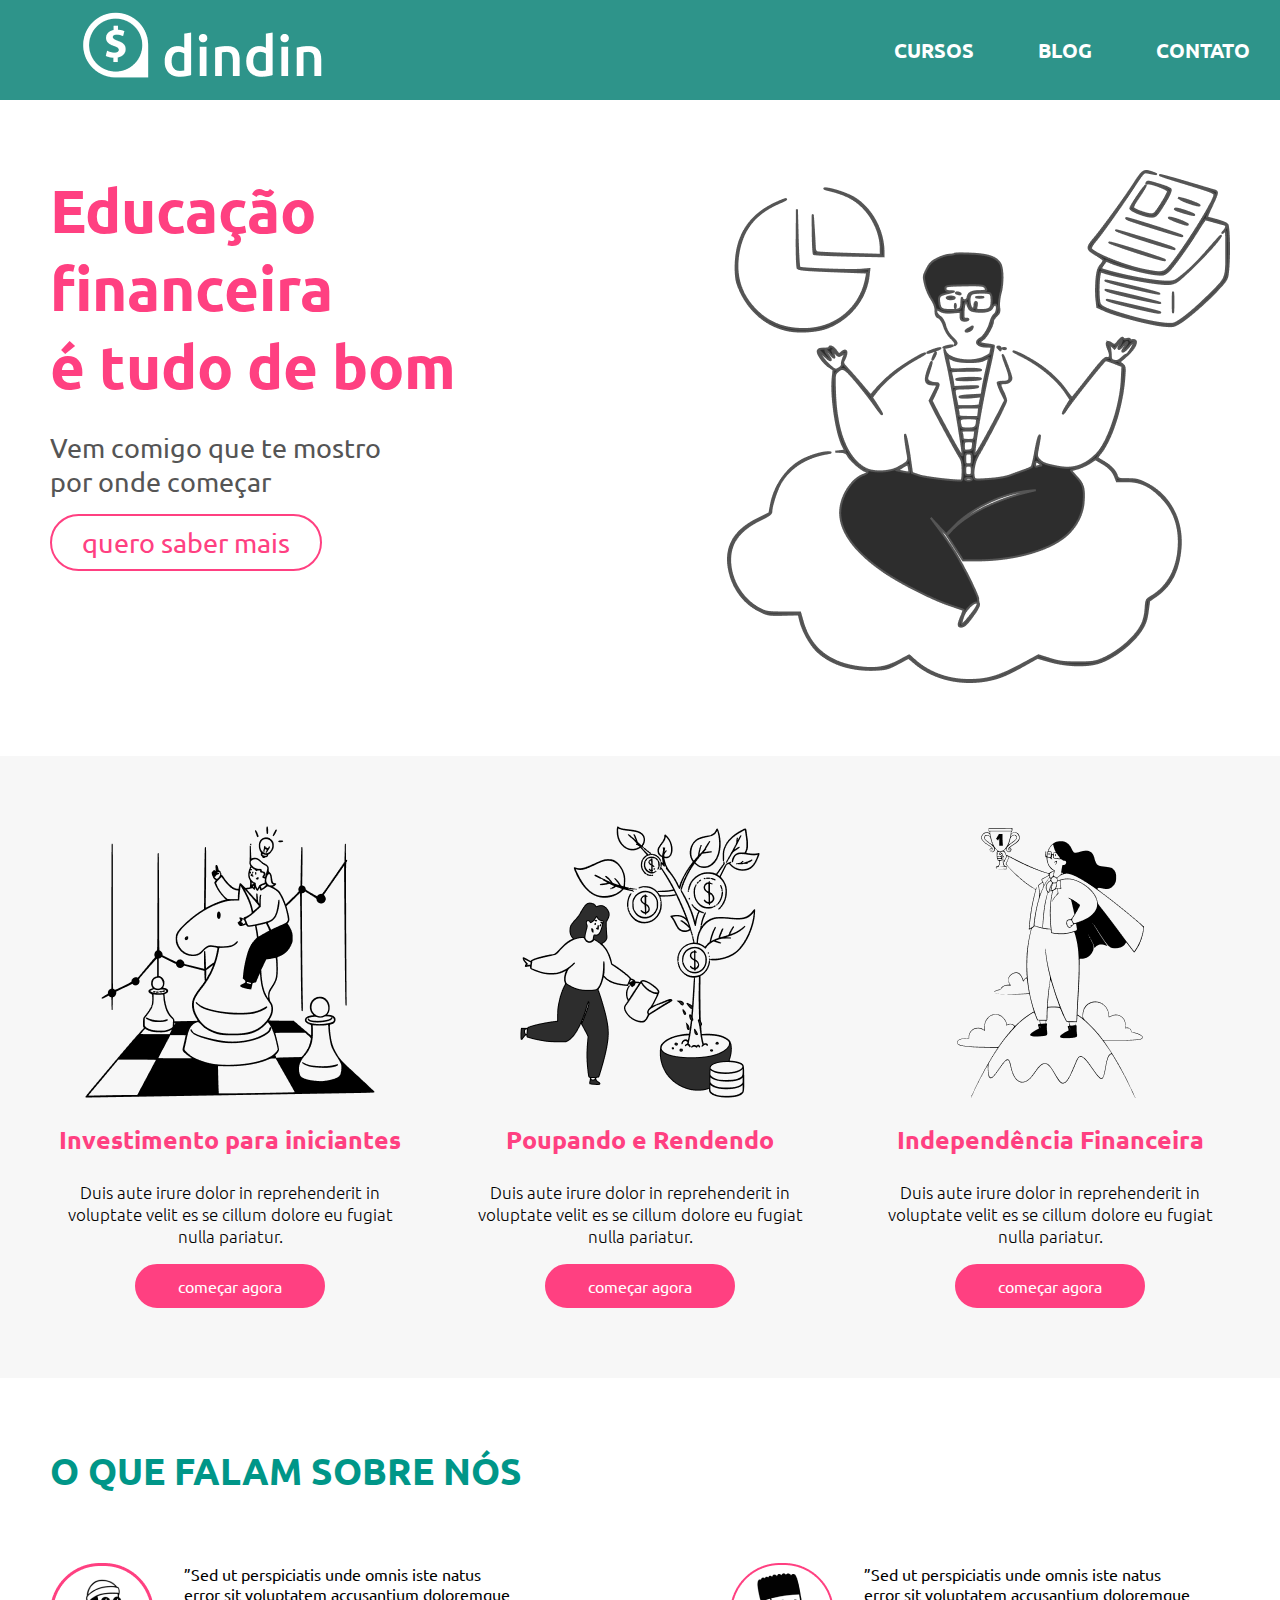
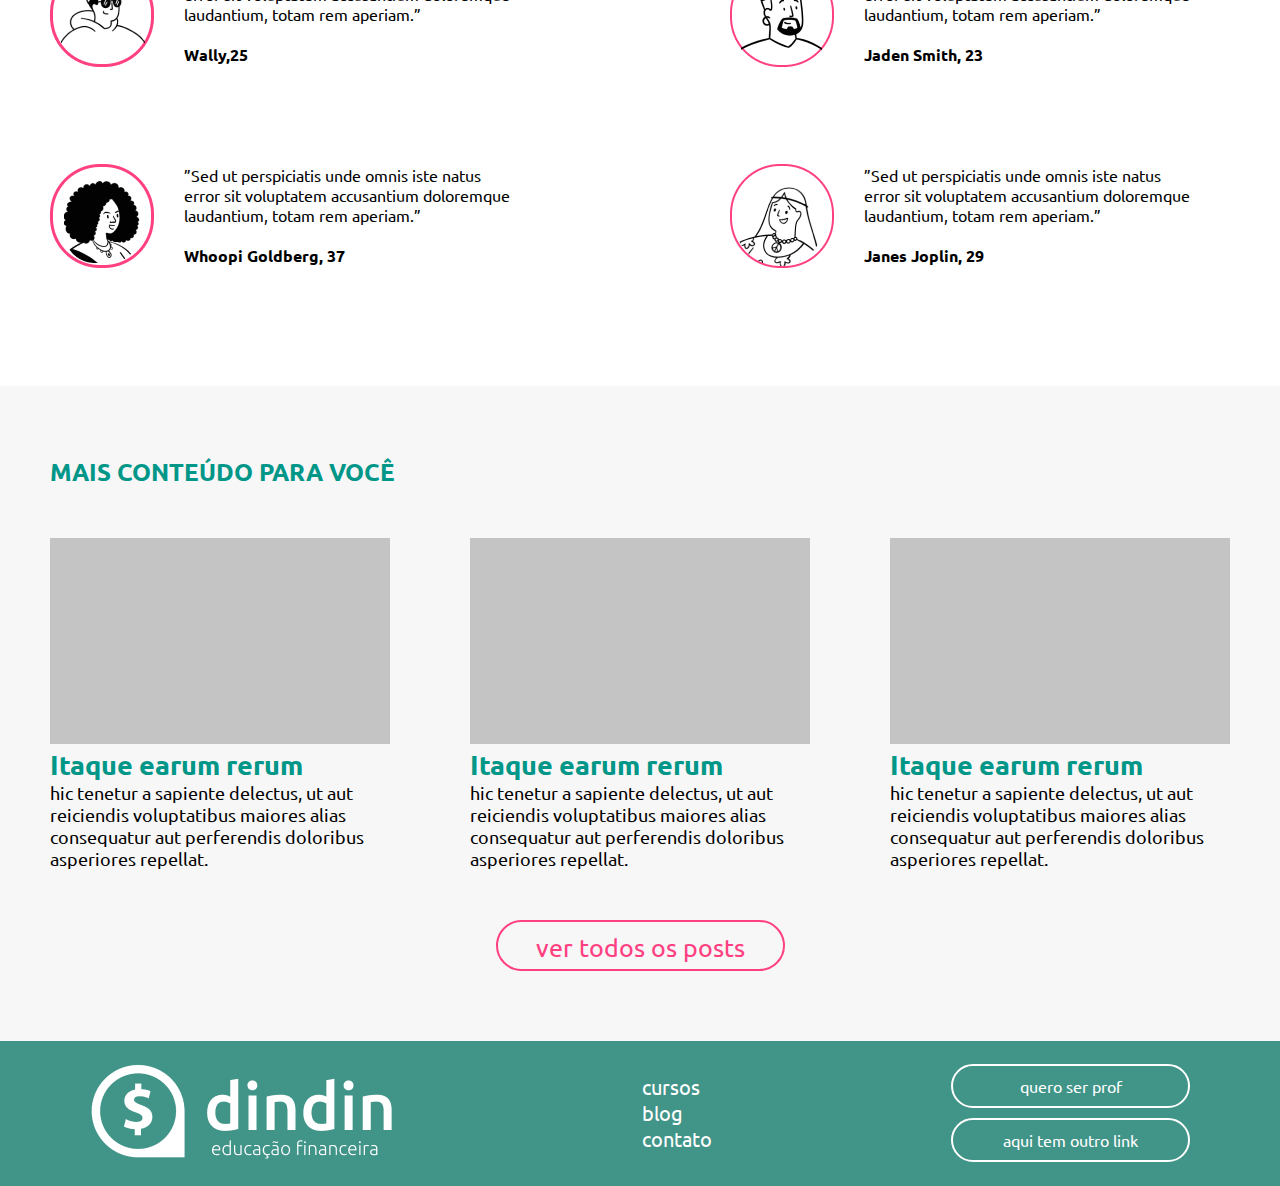
==== commit 2c87c046: "Ajuste nos links" ====
--- a/index.html
+++ b/index.html
@@ -19,13 +19,13 @@
             <nav>
                 <ul class="menu">
                     <li class="menu-item">
-                        <a class="menu-item-link" href="cursos.html" target="_blank">CURSOS</a>
+                        <a class="menu-item-link" href="cursos.html" >CURSOS</a>
                     </li>
                     <li class="menu-item">
-                        <a class="menu-item-link" href="blog.html" target="_blank">BLOG</a>
+                        <a class="menu-item-link" href="blog.html" >BLOG</a>
                     </li>
                     <li class="menu-item">
-                        <a class="menu-item-link" href="contato.html" target="_blank">CONTATO</a>
+                        <a class="menu-item-link" href="contato.html" >CONTATO</a>
                     </li>
                 </ul>
             </nav>
@@ -37,7 +37,7 @@
             <div>
                 <h1 id="edfin">Educação <br>financeira <br> é tudo de bom</h1>
                 <p id="p-section1">Vem comigo que te mostro <br> por onde começar</p>
-                <a id="botao-primeira-section" href="cursos.html" target="_blank">quero saber mais</a>
+                <a id="botao-primeira-section" href="cursos.html" >quero saber mais</a>
             </div>
             <div>
                 <img id="imagem1-inicio" src="./imagens/ilustra-banner.png" alt="Pessoa controlando as finanças">
@@ -52,7 +52,7 @@
                     <p class="p-section2"> Duis aute irure dolor in reprehenderit in voluptate velit es se cillum dolore
                         eu
                         fugiat nulla pariatur.</p>
-                    <a class="botao-segunda-section" href="curso-inv-inic.html" target="_blank">começar agora</a>
+                    <a class="botao-segunda-section" href="curso-inv-inic.html" >começar agora</a>
                 </div>
                 <div class="segunda-section-item">
                     <img id="imagem3-inicio" src="./imagens/ilustra-investimento.png" alt="Mulher cultivando dinheiro">
@@ -60,7 +60,7 @@
                     <p class="p-section2">Duis aute irure dolor in reprehenderit in voluptate velit es se cillum dolore
                         eu
                         fugiat nulla pariatur.</p>
-                    <a class="botao-segunda-section" href="cursos.html" target="_blank">começar agora</a>
+                    <a class="botao-segunda-section" href="cursos.html" >começar agora</a>
                 </div>
                 <div class="segunda-section-item">
                     <img id="imagem4-inicio" src="./imagens/ilustra-independencia.png" alt="Mulher segurando troféu">
@@ -68,7 +68,7 @@
                     <p class="p-section2">Duis aute irure dolor in reprehenderit in voluptate velit es se cillum dolore
                         eu
                         fugiat nulla pariatur.</p>
-                    <a class="botao-segunda-section" href="cursos.html" target="_blank">começar agora</a>
+                    <a class="botao-segunda-section" href="cursos.html" >começar agora</a>
                 </div>
             </div>
 
@@ -135,7 +135,7 @@
                         consequatur aut perferendis doloribus asperiores repellat.</p>
                 </div>
             </div>
-            <a class="botao-quarta-section" href="blog.html" target="_blank">ver todos os posts</a>
+            <a class="botao-quarta-section" href="blog.html" >ver todos os posts</a>
 
 
 
@@ -155,13 +155,13 @@
             </div>
 
             <div id="opcoes-rodape">
-                <a class="menu-rodape" href="cursos.html" target="_blank">cursos</a>
-                <a class="menu-rodape" href="blog.html" target="_blank">blog</a>
-                <a class="menu-rodape" href="contato.html" target="_blank">contato</a>
+                <a class="menu-rodape" href="cursos.html" >cursos</a>
+                <a class="menu-rodape" href="blog.html" >blog</a>
+                <a class="menu-rodape" href="contato.html" >contato</a>
             </div>
             <div id="rodape-link-botao">
-                <a class="link-botao" href="contato.html" target="_blank">quero ser prof</a>
-                <a class="link-botao" href="" target="_blank">aqui tem outro link</a>
+                <a class="link-botao" href="contato.html" >quero ser prof</a>
+                <a class="link-botao" href="" >aqui tem outro link</a>
             </div>
         </div>
     </footer>
--- a/styles/global.css
+++ b/styles/global.css
@@ -7,6 +7,7 @@
 * {
     font-family: "Ubuntu";
 }
+
 
 /* cabeçalho */
 header {
@@ -63,15 +64,15 @@
 #primeira-section-inicio {
     display: flex;
     max-width: 1440px;
-    justify-content: space-evenly;
-    padding: 70px 0;
+    justify-content: space-between;
+    padding: 70px 50px;
     margin: 0 auto;
 
 
 }
 
 #edfin {
-    color:#FF4081;
+    color: #FF4081;
     font-weight: bold;
     font-size: 60px;
     margin: 0;
@@ -97,8 +98,8 @@
 }
 
 #botao-primeira-section:hover {
-    background-color:  #FF4081;
-    color:#fff;
+    background-color: #FF4081;
+    color: #fff;
     transition: all 0.5s ease-out;
 
 }
@@ -108,11 +109,11 @@
 #segunda-section-inicio {
     background-color: #F7F7F7;
     padding: 70px 0;
-    
+
 }
 
 .container-section {
-    display:flex;
+    display: flex;
     max-width: 1440px;
     padding: 0 50px;
     justify-content: space-around;
@@ -123,7 +124,7 @@
 
 
 
-.segunda-section-item > img {
+.segunda-section-item>img {
     margin: 0 auto;
     display: block;
 }
@@ -136,7 +137,7 @@
 }
 
 .p-section2 {
-    color:#000000;
+    color: #000000;
     text-align: center;
     font-size: 17px;
     font-weight: 300;
@@ -159,7 +160,7 @@
 }
 
 .botao-segunda-section:hover {
-    background-color:#009688;
+    background-color: #009688;
     border-color: #009688;
     transition: all 0.5s ease-out;
 }
@@ -191,6 +192,7 @@
     padding: 0 50px;
 
 }
+
 .depoimentos {
     display: flex;
     width: 500px;
@@ -208,12 +210,12 @@
 /* quarta section inicio */
 
 #quarta-section-inicio {
-    background-color:  #F7F7F7 ;
+    background-color: #F7F7F7;
     padding: 70px 0;
 }
 
 .container-section4 {
-    display:flex;
+    display: flex;
     max-width: 1440px;
     padding: 50px 50px;
     justify-content: space-between;
@@ -225,7 +227,7 @@
 
 .titulo-section4 {
     color: #009688;
-    text-align:left;
+    text-align: left;
     padding: 0 50px;
     font-weight: bold;
     margin: 0 auto;
@@ -234,7 +236,7 @@
 }
 
 
-.quarta-section-item > img {
+.quarta-section-item>img {
     margin: 0 auto;
     width: 100%;
 
@@ -248,7 +250,7 @@
 }
 
 .p-section4 {
-    color:#000000;
+    color: #000000;
     font-size: 18px;
     font-weight: 400;
     margin: 0 auto;
@@ -273,22 +275,24 @@
 
 .botao-quarta-section:hover {
     background-color: #FF4081;
-    color:#fff;
+    color: #fff;
     transition: all 0.5s ease-out;
 }
 
 
 /* página lista de cursos */
 
-.section-cursos{
-    margin: 0 auto;
-    max-width: 1440px;
-}
+.section-cursos {
+    margin: 0 auto;
+    max-width: 1440px;
+}
+
 .titulo-cursos {
     padding: 10px 50px;
-    margin:auto;
-    max-width: 1440px;
-}
+    margin: auto;
+    max-width: 1440px;
+}
+
 .container-cursos {
     display: flex;
     text-align: justify;
@@ -313,14 +317,14 @@
     height: 5px;
     background-color: #C4C4C4;
     width: 100%;
-    display:block;
+    display: block;
     margin: 0 auto;
 }
 
 #titulo-pagina-cursos {
-    color:#FF4081;
+    color: #FF4081;
     font-size: 60px;
-    font-weight:bold;
+    font-weight: bold;
     margin-bottom: 0;
 }
 
@@ -344,9 +348,9 @@
 
 .botao-pagina-cursos {
     text-decoration: none;
-    border:2px solid #2E948A;
+    border: 2px solid #2E948A;
     background-color: #2E948A;
-    color:#fff;
+    color: #fff;
     box-sizing: border-box;
     border-radius: 62px;
     width: 233px;
@@ -359,9 +363,9 @@
 
 }
 
-.botao-pagina-cursos:hover{
-    background-color:#F7F7F7;
-    color:#2E948A;
+.botao-pagina-cursos:hover {
+    background-color: #F7F7F7;
+    color: #2E948A;
     border-color: #2E948A;
     transition: all 0.5s ease-out;
 
@@ -404,22 +408,22 @@
 .texto-lista-cursos {
     font-size: 20px;
     font-weight: 300;
-    color:#000000;
-
-
-}
-
-.segunda-section-inv{
+    color: #000000;
+
+
+}
+
+.segunda-section-inv {
     margin: 0 auto;
     max-width: 1440px;
     background-color: #F6F6F6;
 }
 
 .container-videos {
-        display: flex;
-        text-align: justify;
-        padding: 30px 120px;
-        gap: 30px;
+    display: flex;
+    text-align: justify;
+    padding: 30px 120px;
+    gap: 30px;
 
 }
 
@@ -433,13 +437,232 @@
 
 .textos-curso-inv {
     padding: 0 50px 0 20px;
-    color:#000000;
+    color: #000000;
     font-size: 20px;
     font-weight: 300;
 }
 
 
-
+/* página de contato */
+
+.contato {
+    margin: 0 auto;
+    max-width: 1440px;
+}
+
+.container-contato {
+    display: flex;
+    margin: 0 auto;
+    padding: 20px 30px;
+}
+
+form h1 {
+    color: #FF4081;
+    font-size: 40px;
+    font-weight: bold;
+    margin: 0 10px;
+}
+
+form {
+    margin: 50px 50px;
+    padding-right: 20%;
+}
+
+input,
+textarea {
+    width: 100% !important;
+    padding: 10px;
+    margin: 10px;
+    border: 1px solid #686868;
+    box-sizing: border-box;
+    border-radius: 7px;
+}
+
+input::placeholder {
+    color: #58555D;
+    font-size: 16px;
+}
+
+textarea::placeholder {
+    color: #58555D;
+    font-size: 15px;
+}
+
+input {
+    font-size: 16px;
+}
+
+button {
+    display: flex;
+    background: #FF4081;
+    border-radius: 50px;
+    color: #fff;
+    font-size: 16px;
+    font-style: bold;
+    padding: 10px 35px;
+    border: none;
+    cursor: pointer;
+    margin: 0 10px;
+}
+
+button:hover {
+    border-color: #FF4081;
+    background-color: #fff;
+    color: #FF4081;
+    transition: all 0.5s ease-out;
+}
+
+
+
+/* página do blog */
+
+
+.primeira-section-blog {
+    margin: 0 auto;
+    max-width: 1440px;
+}
+
+.container-section1-blog {
+    display: flex;
+    align-items: center;
+    justify-content: center;
+    padding: 30px 120px;
+
+}
+
+.textos-section1-blog {
+    width: 50%;
+}
+
+.imagem-section1-blog {
+    width: 50%;
+    display: flex;
+    align-items: center;
+    justify-content: center;
+
+}
+
+.titulo-blog {
+    color: #009688;
+    font-size: 47px;
+    font-weight: bold;
+}
+
+.texto-blog {
+    font-size: 20px;
+    font-weight: 300;
+    color: #000000;
+    align-items: center;
+    display: block;
+    padding-right: 100px;
+
+
+}
+
+.main-segunda-blog {
+    padding: 20px 50px 120px 50px;
+    background-color: #E5E5E5;
+}
+
+
+.container-section2-blog {
+    display: flex;
+    max-width: 1440px;
+    padding: 50px 50px;
+    justify-content: space-between;
+    align-items: baseline;
+    margin: 0 auto;
+    column-gap: 80px;
+    padding-bottom: 0;
+}
+
+.section2-blog-item {
+    padding: 30px 0;
+}
+
+.section2-blog-item>img {
+    margin: 0 auto;
+    width: 100%;
+
+}
+
+.titulos-section2-blog {
+    color: #FF4081;
+    font-weight: 500;
+    font-size: 30px;
+    margin: 0 auto;
+    display: block;
+    margin-top: 10px;
+    padding-bottom: 10px;
+
+}
+
+.p-section2-blog {
+    color: #000000;
+    font-size: 17px;
+    font-weight: 300;
+    margin: 0 auto;
+    display: block;
+    align-items: center;
+}
+
+.titulos-section2-blog>a {
+    text-decoration: none;
+    color: #FF4081;
+}
+
+
+
+/* post */
+
+.primeira-section-post {
+    margin: 0 auto;
+    max-width: 1440px;
+    padding: 50px 204px;
+}
+
+.titulo-post {
+    text-align: center;
+    color: #FF4081;
+    font-size: 50px;
+    font-weight: 500;
+
+}
+
+.data-post {
+    text-align: center;
+    color: #9D9D9D;
+    font-size: 18px;
+    font-weight: 300;
+}
+
+.imagem-post {
+    display: block;
+    margin: 0 auto;
+    width: 100%;
+    padding: 50px 0;
+
+}
+
+.texto-post {
+    display: block;
+    margin: 0 auto;
+
+}
+
+.subtitulo-post {
+    color: #419488;
+    font-size: 26px;
+}
+
+.titulo-segunda-section-post {
+    text-align: center;
+    color: #FF4081;
+    font-size: 50px;
+    font-weight: 500;
+    display: block;
+    padding-bottom: 50px;
+}
 
 /* rodapé */
 footer {
@@ -492,7 +715,174 @@
     text-align: center;
 }
 
-.link-botao:hover{
-    color:#009688;
+.link-botao:hover {
+    color: #009688;
     background-color: #F7F7F7;
+}
+
+/* ]
+]
+]
+] */
+/* Responsividade laptop */
+@media all and (max-width: 1024px) {
+    .terceira-section-container {
+        justify-content: center;
+    }
+
+    #botao-primeira-section {
+        display:block;
+    }
+
+    .container-videos {
+        align-items: center;
+        padding: 30px 50px;
+    }
+
+    .titulo-lista-cursos {
+        text-align: left;
+    }
+
+}
+
+
+/* Responsividade tablet */
+@media all and (max-width: 768px) {
+    #primeira-section-inicio {
+        justify-content: center;
+        flex-wrap: wrap;
+        row-gap: 50px;
+
+    }
+
+    #imagem1-inicio {
+        width: 100%;
+
+    }
+
+    #botao-primeira-section {
+        display:block;
+    }
+
+    .container-section {
+        justify-content: center;
+        flex-wrap: wrap;
+        row-gap: 50px;
+    }
+
+    .container-section4 {
+        max-width: 500px;
+        justify-content: center;
+        flex-wrap: wrap;
+        row-gap: 50px;
+    }
+
+    #footer-container {
+        padding: 20px 20px;
+
+    }
+
+    #logo-rodape> img {
+        width: 150px;
+    }
+
+    .container-contato {
+        display: block;
+    }
+
+    form {
+        margin: 0 auto;
+        padding: 0;
+    }
+
+    .contato-img {
+        width: 300px;
+    }
+
+    .container-lista {
+        padding: 30px 50px;
+    }
+
+    .textos-curso-inv {
+        padding: 0;
+    }
+
+    .cursos-banner-texto {
+        padding: 0;
+        
+    }
+
+    .primeira-section-post {
+        padding: 50px 50px;
+
+    }
+
+    }
+
+
+
+/* Responsividade celular */
+@media all and (max-width: 425px) {
+    .logo {
+        width: 150px;
+        padding-left: 50px;
+    }
+    .depoimentos {
+        width: 100%;
+        flex-wrap: wrap;
+        justify-content: center;
+        text-align: center;
+
+    }
+
+    #footer-container {
+        flex-direction: column;
+        row-gap: 30px;
+    }
+
+    .link-botao {
+        padding: 5px 10px;
+    }
+
+#botao-primeira-section {
+    display:block;
+}
+    .container-section1-blog {
+        flex-direction: column;
+        padding: 10px 10px;
+    }
+
+    .container-section2-blog {
+        display: block;
+        padding: 0;
+    }
+
+    .container-lista {
+        flex-direction: column;
+
+    }
+
+    .textos-section-inv {
+        width: 100%;
+
+    }
+
+    .container-videos {
+        flex-wrap: wrap;
+        justify-content: center;
+
+    }
+
+    .imagem-videos {
+        width: 100%;
+    }
+
+    .container-cursos {
+        flex-wrap: wrap;
+
+    }
+
+    .imagem-cursos {
+        width: 100%;
+    }
 }